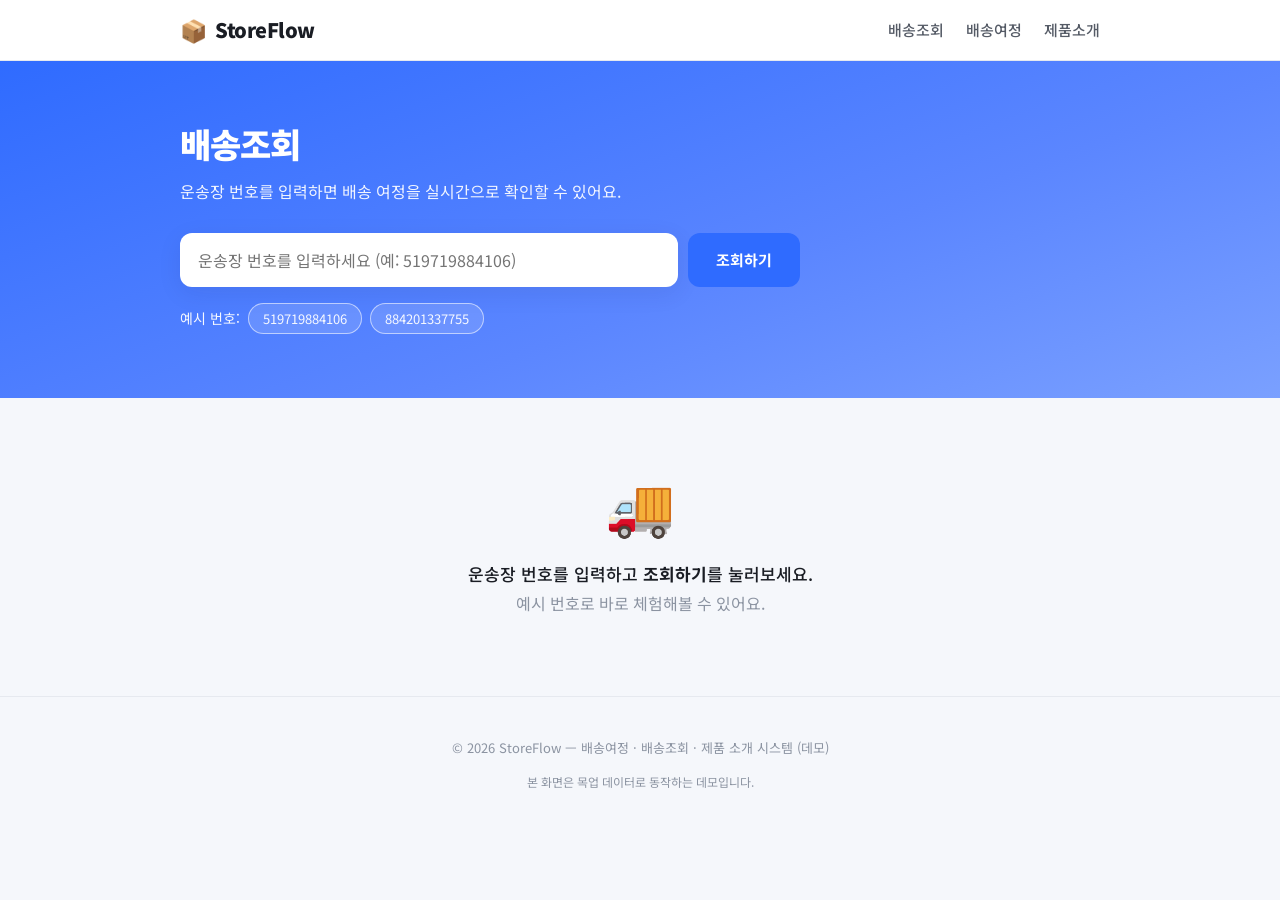
==== index.html @ 30ee4919 "feat: 배송여정·배송조회·제품 소개 시스템 초기 구현 - 운송장 번호 조회(목업 데이터) 및 예시 번호 체험 지원 - 배송여정 단계별 진행도 시각화(주문접수→배송완료) - 시간" ====
<!DOCTYPE html>
<html lang="ko">
<head>
  <meta charset="UTF-8" />
  <meta name="viewport" content="width=device-width, initial-scale=1.0" />
  <meta name="description" content="배송여정 · 배송조회 · 제품 소개 시스템 — 주문하신 상품의 배송 상태를 실시간으로 확인하세요." />
  <title>배송여정 · 배송조회 | StoreFlow</title>
  <link rel="preconnect" href="https://fonts.googleapis.com" />
  <link rel="preconnect" href="https://fonts.gstatic.com" crossorigin />
  <link href="https://fonts.googleapis.com/css2?family=Noto+Sans+KR:wght@400;500;700;900&display=swap" rel="stylesheet" />
  <link rel="stylesheet" href="css/styles.css" />
</head>
<body>
  <!-- ===== 헤더 ===== -->
  <header class="site-header">
    <div class="container header-inner">
      <a href="#" class="brand">
        <span class="brand-mark">📦</span>
        <span class="brand-name">StoreFlow</span>
      </a>
      <nav class="header-nav">
        <a href="#track">배송조회</a>
        <a href="#journey">배송여정</a>
        <a href="#product">제품소개</a>
      </nav>
    </div>
  </header>

  <main>
    <!-- ===== 배송조회 검색 ===== -->
    <section id="track" class="hero">
      <div class="container">
        <h1 class="hero-title">배송조회</h1>
        <p class="hero-sub">운송장 번호를 입력하면 배송 여정을 실시간으로 확인할 수 있어요.</p>

        <form id="track-form" class="track-form" autocomplete="off">
          <input
            id="track-input"
            class="track-input"
            type="text"
            inputmode="numeric"
            placeholder="운송장 번호를 입력하세요 (예: 519719884106)"
            aria-label="운송장 번호"
          />
          <button type="submit" class="btn btn-primary track-btn">조회하기</button>
        </form>
        <div class="track-samples">
          예시 번호:
          <button type="button" class="sample-chip" data-no="519719884106">519719884106</button>
          <button type="button" class="sample-chip" data-no="884201337755">884201337755</button>
        </div>
        <p id="track-error" class="track-error" hidden></p>
      </div>
    </section>

    <!-- ===== 조회 결과 (배송여정 + 상세) ===== -->
    <section id="result" class="result" hidden>
      <div class="container">

        <!-- 요약 카드 -->
        <div class="summary-card">
          <div class="summary-main">
            <span id="summary-badge" class="status-badge">배송중</span>
            <h2 id="summary-title" class="summary-title">배송이 진행 중이에요</h2>
            <p id="summary-desc" class="summary-desc"></p>
          </div>
          <dl class="summary-meta">
            <div><dt>운송장번호</dt><dd id="meta-invoice">—</dd></div>
            <div><dt>택배사</dt><dd id="meta-carrier">—</dd></div>
            <div><dt>받는 분</dt><dd id="meta-receiver">—</dd></div>
            <div><dt>도착 예정</dt><dd id="meta-eta">—</dd></div>
          </dl>
        </div>

        <!-- ===== 배송여정 (진행 단계) ===== -->
        <div id="journey" class="journey">
          <h3 class="block-title">배송여정</h3>
          <ol id="journey-steps" class="journey-steps"></ol>
        </div>

        <!-- ===== 상세 추적 타임라인 ===== -->
        <div class="history">
          <h3 class="block-title">상세 배송 현황</h3>
          <ul id="history-list" class="timeline"></ul>
        </div>
      </div>
    </section>

    <!-- ===== 제품 소개 ===== -->
    <section id="product" class="product-section" hidden>
      <div class="container">
        <h3 class="block-title">주문하신 제품</h3>

        <div class="product-card">
          <div class="product-media">
            <img id="product-image" src="" alt="제품 이미지" />
          </div>
          <div class="product-info">
            <span id="product-brand" class="product-brand"></span>
            <h4 id="product-name" class="product-name"></h4>
            <div class="product-rating">
              <span id="product-stars" class="stars" aria-hidden="true"></span>
              <span id="product-score" class="rating-score"></span>
              <span id="product-reviews-count" class="rating-count"></span>
            </div>
            <p id="product-desc" class="product-desc"></p>
            <div class="product-price">
              <span id="product-price" class="price-now"></span>
              <span id="product-price-origin" class="price-origin"></span>
              <span id="product-discount" class="price-discount"></span>
            </div>
            <div class="product-cta">
              <button class="btn btn-primary" id="cta-buy">다시 구매하기</button>
              <button class="btn btn-outline" id="cta-cart">장바구니 담기</button>
            </div>
            <ul id="product-features" class="product-features"></ul>
          </div>
        </div>

        <!-- 리뷰 -->
        <div class="reviews">
          <h3 class="block-title">고객 리뷰</h3>
          <ul id="review-list" class="review-list"></ul>
        </div>

        <!-- 추천 상품 -->
        <div class="recommends">
          <h3 class="block-title">함께 보면 좋은 상품</h3>
          <ul id="recommend-list" class="recommend-list"></ul>
        </div>
      </div>
    </section>

    <!-- 빈 상태 안내 -->
    <section id="empty-state" class="empty-state">
      <div class="container">
        <div class="empty-illust">🚚</div>
        <p class="empty-text">운송장 번호를 입력하고 <b>조회하기</b>를 눌러보세요.</p>
        <p class="empty-sub">예시 번호로 바로 체험해볼 수 있어요.</p>
      </div>
    </section>
  </main>

  <footer class="site-footer">
    <div class="container">
      <p>© 2026 StoreFlow — 배송여정 · 배송조회 · 제품 소개 시스템 (데모)</p>
      <p class="footer-note">본 화면은 목업 데이터로 동작하는 데모입니다.</p>
    </div>
  </footer>

  <script src="js/data.js"></script>
  <script src="js/app.js"></script>
</body>
</html>
---- css/styles.css ----
/* ===== 기본 변수 & 리셋 ===== */
:root {
  --brand: #2f6bff;
  --brand-dark: #1d4fd1;
  --brand-soft: #eaf0ff;
  --ink: #1a1d24;
  --ink-2: #555b66;
  --ink-3: #8b93a1;
  --line: #e6e9ef;
  --bg: #f5f7fb;
  --card: #ffffff;
  --ok: #18a957;
  --ok-soft: #e6f7ee;
  --warn: #f59e0b;
  --radius: 16px;
  --shadow: 0 6px 24px rgba(20, 30, 60, 0.08);
  --shadow-sm: 0 2px 8px rgba(20, 30, 60, 0.06);
}

* { box-sizing: border-box; }

html { scroll-behavior: smooth; }

body {
  margin: 0;
  font-family: "Noto Sans KR", -apple-system, BlinkMacSystemFont, "Segoe UI", sans-serif;
  color: var(--ink);
  background: var(--bg);
  line-height: 1.6;
  -webkit-font-smoothing: antialiased;
}

img { max-width: 100%; display: block; }

a { color: inherit; text-decoration: none; }

.container {
  width: 100%;
  max-width: 960px;
  margin: 0 auto;
  padding: 0 20px;
}

/* ===== 헤더 ===== */
.site-header {
  position: sticky;
  top: 0;
  z-index: 50;
  background: rgba(255, 255, 255, 0.92);
  backdrop-filter: blur(8px);
  border-bottom: 1px solid var(--line);
}
.header-inner {
  display: flex;
  align-items: center;
  justify-content: space-between;
  height: 60px;
}
.brand { display: flex; align-items: center; gap: 8px; font-weight: 900; font-size: 20px; }
.brand-mark { font-size: 22px; }
.brand-name { letter-spacing: -0.5px; }
.header-nav { display: flex; gap: 22px; font-size: 15px; font-weight: 500; color: var(--ink-2); }
.header-nav a:hover { color: var(--brand); }

/* ===== Hero / 검색 ===== */
.hero {
  background: linear-gradient(160deg, #2f6bff 0%, #5b86ff 60%, #7aa0ff 100%);
  color: #fff;
  padding: 56px 0 64px;
}
.hero-title { font-size: 34px; font-weight: 900; margin: 0 0 8px; letter-spacing: -1px; }
.hero-sub { margin: 0 0 28px; font-size: 16px; opacity: 0.92; }

.track-form {
  display: flex;
  gap: 10px;
  max-width: 620px;
}
.track-input {
  flex: 1;
  height: 54px;
  border: none;
  border-radius: 12px;
  padding: 0 18px;
  font-size: 16px;
  font-family: inherit;
  color: var(--ink);
  box-shadow: var(--shadow);
}
.track-input:focus { outline: 3px solid rgba(255, 255, 255, 0.55); }
.track-btn { height: 54px; padding: 0 28px; white-space: nowrap; }

.track-samples {
  margin-top: 16px;
  font-size: 14px;
  opacity: 0.95;
  display: flex;
  align-items: center;
  gap: 8px;
  flex-wrap: wrap;
}
.sample-chip {
  border: 1px solid rgba(255, 255, 255, 0.6);
  background: rgba(255, 255, 255, 0.14);
  color: #fff;
  border-radius: 999px;
  padding: 5px 14px;
  font-size: 13px;
  font-family: inherit;
  cursor: pointer;
  transition: background 0.15s;
}
.sample-chip:hover { background: rgba(255, 255, 255, 0.28); }

.track-error {
  margin-top: 16px;
  background: rgba(255, 255, 255, 0.95);
  color: #c0392b;
  padding: 12px 16px;
  border-radius: 10px;
  font-size: 14px;
  font-weight: 500;
  max-width: 620px;
}

/* ===== 버튼 ===== */
.btn {
  border: none;
  border-radius: 12px;
  font-family: inherit;
  font-size: 15px;
  font-weight: 700;
  cursor: pointer;
  transition: transform 0.05s, background 0.15s, box-shadow 0.15s;
}
.btn:active { transform: translateY(1px); }
.btn-primary { background: var(--brand); color: #fff; }
.btn-primary:hover { background: var(--brand-dark); }
.btn-outline {
  background: #fff;
  color: var(--brand);
  border: 1.5px solid var(--brand);
}
.btn-outline:hover { background: var(--brand-soft); }

/* ===== 결과 영역 ===== */
.result { padding: 40px 0 8px; }

.summary-card {
  background: var(--card);
  border-radius: var(--radius);
  box-shadow: var(--shadow);
  padding: 28px;
  display: grid;
  grid-template-columns: 1.3fr 1fr;
  gap: 28px;
  margin-bottom: 32px;
}
.status-badge {
  display: inline-block;
  background: var(--brand-soft);
  color: var(--brand);
  font-size: 13px;
  font-weight: 700;
  padding: 5px 14px;
  border-radius: 999px;
  margin-bottom: 12px;
}
.status-badge.done { background: var(--ok-soft); color: var(--ok); }
.summary-title { font-size: 24px; font-weight: 900; margin: 0 0 6px; letter-spacing: -0.5px; }
.summary-desc { margin: 0; color: var(--ink-2); font-size: 15px; }

.summary-meta {
  margin: 0;
  display: grid;
  grid-template-columns: 1fr 1fr;
  gap: 14px 18px;
  align-self: center;
}
.summary-meta div { border-left: 3px solid var(--brand-soft); padding-left: 12px; }
.summary-meta dt { font-size: 12px; color: var(--ink-3); margin-bottom: 2px; }
.summary-meta dd { margin: 0; font-size: 15px; font-weight: 700; }

.block-title {
  font-size: 19px;
  font-weight: 900;
  margin: 0 0 18px;
  letter-spacing: -0.5px;
}

/* ===== 배송여정 (진행 단계) ===== */
.journey {
  background: var(--card);
  border-radius: var(--radius);
  box-shadow: var(--shadow-sm);
  padding: 28px;
  margin-bottom: 28px;
}
.journey-steps {
  list-style: none;
  margin: 0;
  padding: 0;
  display: flex;
  justify-content: space-between;
  position: relative;
}
.journey-steps::before {
  content: "";
  position: absolute;
  top: 22px;
  left: 7%;
  right: 7%;
  height: 3px;
  background: var(--line);
  z-index: 0;
}
.journey-step {
  position: relative;
  z-index: 1;
  flex: 1;
  text-align: center;
}
.step-dot {
  width: 46px;
  height: 46px;
  border-radius: 50%;
  background: #fff;
  border: 3px solid var(--line);
  color: var(--ink-3);
  display: flex;
  align-items: center;
  justify-content: center;
  font-size: 20px;
  margin: 0 auto 10px;
  transition: all 0.2s;
}
.journey-step.active .step-dot {
  border-color: var(--brand);
  background: var(--brand);
  color: #fff;
  box-shadow: 0 0 0 6px var(--brand-soft);
}
.journey-step.complete .step-dot {
  border-color: var(--ok);
  background: var(--ok);
  color: #fff;
}
.step-label { font-size: 13px; font-weight: 700; color: var(--ink-3); }
.journey-step.active .step-label { color: var(--brand); }
.journey-step.complete .step-label { color: var(--ink); }
.step-time { font-size: 11px; color: var(--ink-3); margin-top: 2px; min-height: 14px; }

/* ===== 상세 타임라인 ===== */
.history {
  background: var(--card);
  border-radius: var(--radius);
  box-shadow: var(--shadow-sm);
  padding: 28px;
}
.timeline { list-style: none; margin: 0; padding: 0; }
.timeline-item {
  display: grid;
  grid-template-columns: 130px 24px 1fr;
  gap: 0 14px;
  padding-bottom: 22px;
}
.timeline-item:last-child { padding-bottom: 0; }
.tl-time { font-size: 13px; color: var(--ink-3); text-align: right; padding-top: 1px; }
.tl-time b { display: block; color: var(--ink); font-size: 14px; }
.tl-rail { position: relative; display: flex; justify-content: center; }
.tl-rail::before {
  content: "";
  position: absolute;
  top: 18px;
  bottom: -22px;
  width: 2px;
  background: var(--line);
}
.timeline-item:last-child .tl-rail::before { display: none; }
.tl-node {
  width: 12px;
  height: 12px;
  border-radius: 50%;
  background: var(--line);
  margin-top: 5px;
  z-index: 1;
}
.timeline-item.is-latest .tl-node {
  background: var(--brand);
  box-shadow: 0 0 0 5px var(--brand-soft);
}
.tl-body { padding-top: 0; }
.tl-status { font-weight: 700; font-size: 15px; }
.timeline-item.is-latest .tl-status { color: var(--brand); }
.tl-where { font-size: 13px; color: var(--ink-2); }

/* ===== 제품 소개 ===== */
.product-section { padding: 16px 0 48px; }
.product-card {
  background: var(--card);
  border-radius: var(--radius);
  box-shadow: var(--shadow-sm);
  padding: 28px;
  display: grid;
  grid-template-columns: 300px 1fr;
  gap: 28px;
  margin-bottom: 36px;
}
.product-media img {
  width: 100%;
  border-radius: 12px;
  aspect-ratio: 1 / 1;
  object-fit: cover;
  background: var(--bg);
}
.product-brand { font-size: 13px; color: var(--ink-3); font-weight: 700; }
.product-name { font-size: 22px; font-weight: 900; margin: 4px 0 10px; letter-spacing: -0.5px; }
.product-rating { display: flex; align-items: center; gap: 8px; margin-bottom: 14px; }
.stars { color: var(--warn); font-size: 16px; letter-spacing: 1px; }
.rating-score { font-weight: 700; }
.rating-count { color: var(--ink-3); font-size: 13px; }
.product-desc { color: var(--ink-2); margin: 0 0 18px; }
.product-price { display: flex; align-items: baseline; gap: 10px; margin-bottom: 20px; }
.price-now { font-size: 26px; font-weight: 900; }
.price-origin { color: var(--ink-3); text-decoration: line-through; font-size: 15px; }
.price-discount { color: #e23b3b; font-weight: 700; font-size: 16px; }
.product-cta { display: flex; gap: 10px; margin-bottom: 20px; }
.product-cta .btn { height: 50px; padding: 0 26px; }
.product-features { list-style: none; margin: 0; padding: 0; display: grid; gap: 8px; }
.product-features li { font-size: 14px; color: var(--ink-2); padding-left: 22px; position: relative; }
.product-features li::before { content: "✓"; position: absolute; left: 0; color: var(--ok); font-weight: 900; }

/* ===== 리뷰 ===== */
.reviews { margin-bottom: 36px; }
.review-list { list-style: none; margin: 0; padding: 0; display: grid; gap: 14px; }
.review-item {
  background: var(--card);
  border-radius: 12px;
  box-shadow: var(--shadow-sm);
  padding: 18px 20px;
}
.review-head { display: flex; align-items: center; gap: 10px; margin-bottom: 8px; }
.review-author { font-weight: 700; font-size: 14px; }
.review-stars { color: var(--warn); font-size: 13px; }
.review-date { color: var(--ink-3); font-size: 12px; margin-left: auto; }
.review-text { margin: 0; color: var(--ink-2); font-size: 14px; }

/* ===== 추천 상품 ===== */
.recommend-list {
  list-style: none;
  margin: 0;
  padding: 0;
  display: grid;
  grid-template-columns: repeat(3, 1fr);
  gap: 16px;
}
.recommend-item {
  background: var(--card);
  border-radius: 12px;
  box-shadow: var(--shadow-sm);
  overflow: hidden;
  transition: transform 0.12s, box-shadow 0.12s;
  cursor: pointer;
}
.recommend-item:hover { transform: translateY(-3px); box-shadow: var(--shadow); }
.recommend-item img { width: 100%; aspect-ratio: 1 / 1; object-fit: cover; }
.rec-body { padding: 12px 14px 16px; }
.rec-name { font-size: 14px; font-weight: 700; margin: 0 0 4px; }
.rec-price { font-size: 15px; font-weight: 900; }
.rec-rating { font-size: 12px; color: var(--ink-3); margin-top: 2px; }

/* ===== 빈 상태 ===== */
.empty-state { padding: 60px 0 80px; text-align: center; }
.empty-illust { font-size: 56px; margin-bottom: 12px; }
.empty-text { font-size: 17px; font-weight: 500; margin: 0 0 4px; }
.empty-sub { color: var(--ink-3); margin: 0; }

/* ===== 푸터 ===== */
.site-footer {
  border-top: 1px solid var(--line);
  padding: 28px 0;
  text-align: center;
  color: var(--ink-3);
  font-size: 13px;
}
.footer-note { margin: 4px 0 0; font-size: 12px; }

/* ===== 애니메이션 ===== */
@keyframes fadeUp {
  from { opacity: 0; transform: translateY(12px); }
  to { opacity: 1; transform: translateY(0); }
}
.result:not([hidden]),
.product-section:not([hidden]) { animation: fadeUp 0.4s ease; }

/* ===== 반응형 ===== */
@media (max-width: 760px) {
  .header-nav { display: none; }
  .hero { padding: 40px 0 48px; }
  .hero-title { font-size: 28px; }
  .track-form { flex-direction: column; }
  .track-btn { width: 100%; }
  .summary-card { grid-template-columns: 1fr; gap: 20px; padding: 22px; }
  .product-card { grid-template-columns: 1fr; padding: 20px; }
  .product-media img { max-width: 280px; margin: 0 auto; }
  .recommend-list { grid-template-columns: 1fr 1fr; }
  .journey-steps { font-size: 12px; }
  .step-dot { width: 40px; height: 40px; font-size: 17px; }
  .step-label { font-size: 11px; }
  .timeline-item { grid-template-columns: 96px 20px 1fr; }
}

@media (max-width: 440px) {
  .recommend-list { grid-template-columns: 1fr; }
  .step-label { font-size: 10px; }
  .step-time { display: none; }
}
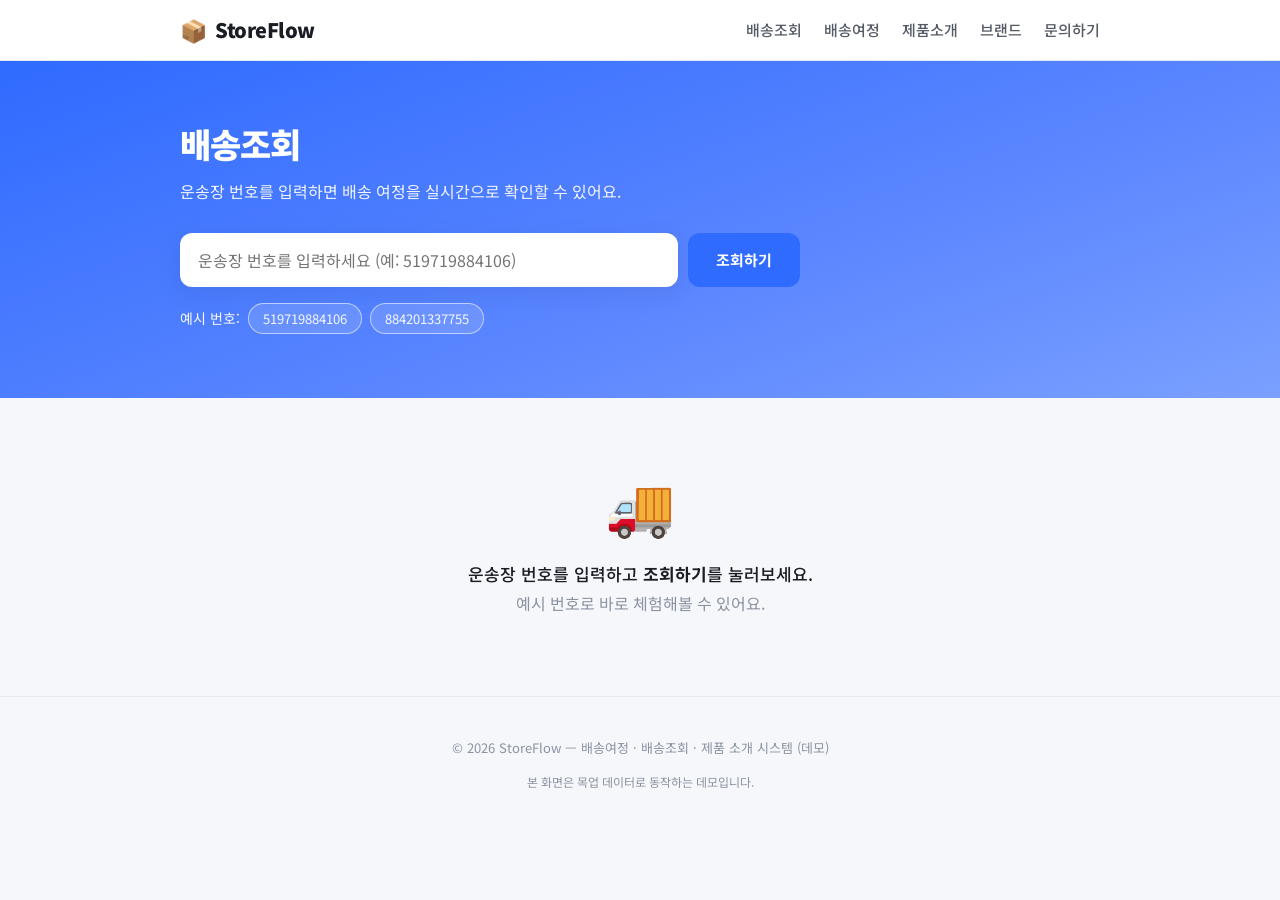
==== commit c975b4b7: "feat: 필수 11개 항목 전체 구현 (iter1) - 상태 애니메이션 영역(추후 삽입용 placeholder, data-status 분기, 진행률 바) - 주문요약(주문번호/일" ====
--- a/index.html
+++ b/index.html
@@ -22,6 +22,8 @@
         <a href="#track">배송조회</a>
         <a href="#journey">배송여정</a>
         <a href="#product">제품소개</a>
+        <a href="#brand">브랜드</a>
+        <a href="#contact">문의하기</a>
       </nav>
     </div>
   </header>
@@ -49,13 +51,30 @@
           <button type="button" class="sample-chip" data-no="519719884106">519719884106</button>
           <button type="button" class="sample-chip" data-no="884201337755">884201337755</button>
         </div>
-        <p id="track-error" class="track-error" hidden></p>
-      </div>
-    </section>
-
-    <!-- ===== 조회 결과 (배송여정 + 상세) ===== -->
-    <section id="result" class="result" hidden>
-      <div class="container">
+        <p id="track-error" class="track-error" role="alert" hidden></p>
+      </div>
+    </section>
+
+    <!-- ===== 조회 결과 ===== -->
+    <section id="result" class="result" hidden aria-live="polite">
+      <div class="container">
+
+        <!-- 상태 애니메이션 영역 (추후 사용자가 Lottie/video/gif 삽입) -->
+        <div id="status-animation" class="status-animation" data-status="">
+          <!-- ⬇ 여기에 상태별 애니메이션을 삽입하세요 (data-status 값으로 분기) ⬇ -->
+          <div class="status-anim-placeholder" id="status-anim-slot">
+            <div class="status-anim-emoji" id="status-anim-emoji">🚚</div>
+          </div>
+          <!-- ⬆ placeholder: 실제 애니메이션으로 교체 가능 ⬆ -->
+          <div class="status-anim-text">
+            <h2 id="status-anim-title" class="status-anim-title">배송 상태</h2>
+            <p id="status-anim-caption" class="status-anim-caption"></p>
+            <div class="status-progress">
+              <div class="status-progress-bar" id="status-progress-bar"></div>
+            </div>
+            <span id="status-progress-label" class="status-progress-label"></span>
+          </div>
+        </div>
 
         <!-- 요약 카드 -->
         <div class="summary-card">
@@ -78,9 +97,42 @@
           <ol id="journey-steps" class="journey-steps"></ol>
         </div>
 
-        <!-- ===== 상세 추적 타임라인 ===== -->
+        <!-- ===== 주문요약 / 배송정보 (2단) ===== -->
+        <div class="info-grid">
+          <!-- 주문요약 -->
+          <div class="info-card">
+            <h3 class="block-title">주문요약</h3>
+            <dl class="kv">
+              <div><dt>주문번호</dt><dd id="order-no">—</dd></div>
+              <div><dt>주문일시</dt><dd id="order-date">—</dd></div>
+              <div><dt>결제수단</dt><dd id="order-pay">—</dd></div>
+            </dl>
+            <ul id="order-items" class="order-items"></ul>
+            <dl class="kv kv-total">
+              <div><dt>상품금액</dt><dd id="order-subtotal">—</dd></div>
+              <div><dt>배송비</dt><dd id="order-shipping">—</dd></div>
+              <div class="total-row"><dt>총 결제금액</dt><dd id="order-total">—</dd></div>
+            </dl>
+          </div>
+
+          <!-- 배송정보 -->
+          <div class="info-card">
+            <h3 class="block-title">배송정보</h3>
+            <dl class="kv">
+              <div><dt>보내는 분</dt><dd id="del-sender">—</dd></div>
+              <div><dt>출발지</dt><dd id="del-sender-addr">—</dd></div>
+              <div><dt>받는 분</dt><dd id="del-receiver">—</dd></div>
+              <div><dt>받는 주소</dt><dd id="del-receiver-addr">—</dd></div>
+              <div><dt>연락처</dt><dd id="del-phone">—</dd></div>
+              <div><dt>배송요청</dt><dd id="del-request">—</dd></div>
+              <div><dt>택배사 문의</dt><dd id="del-carrier-tel">—</dd></div>
+            </dl>
+          </div>
+        </div>
+
+        <!-- ===== 국내 배송조회 세부 ===== -->
         <div class="history">
-          <h3 class="block-title">상세 배송 현황</h3>
+          <h3 class="block-title">국내 배송 상세 현황</h3>
           <ul id="history-list" class="timeline"></ul>
         </div>
       </div>
@@ -131,6 +183,54 @@
       </div>
     </section>
 
+    <!-- ===== 브랜드 (인스타 피드 / 철학 / 쇼핑몰) ===== -->
+    <section id="brand" class="brand-section" hidden>
+      <div class="container">
+
+        <!-- 인스타그램 피드 -->
+        <div class="insta">
+          <div class="insta-head">
+            <h3 class="block-title">📷 인스타그램 피드 · 리뷰</h3>
+            <a id="insta-handle" class="insta-handle" href="#" target="_blank" rel="noopener"></a>
+          </div>
+          <ul id="insta-feed" class="insta-feed"></ul>
+        </div>
+
+        <!-- 브랜드 철학 -->
+        <div class="philosophy">
+          <h3 class="block-title">브랜드 철학</h3>
+          <p id="brand-tagline" class="brand-tagline"></p>
+          <p id="brand-philosophy" class="brand-philosophy"></p>
+          <ul id="brand-values" class="brand-values"></ul>
+        </div>
+
+        <!-- 쇼핑몰 바로가기 배너 -->
+        <a id="shop-banner" class="shop-banner" href="#" target="_blank" rel="noopener">
+          <div>
+            <span class="shop-banner-label">쇼핑몰 바로가기</span>
+            <strong id="shop-banner-name" class="shop-banner-name"></strong>
+          </div>
+          <span class="shop-banner-arrow">→</span>
+        </a>
+      </div>
+    </section>
+
+    <!-- ===== 문의하기 ===== -->
+    <section id="contact" class="contact-section" hidden>
+      <div class="container">
+        <h3 class="block-title">문의하기</h3>
+        <div class="contact-grid">
+          <ul id="contact-channels" class="contact-channels"></ul>
+          <form id="contact-form" class="contact-form">
+            <label>이름 <input type="text" name="name" required placeholder="홍길동" /></label>
+            <label>연락처/이메일 <input type="text" name="contact" required placeholder="010-0000-0000" /></label>
+            <label>문의내용 <textarea name="message" rows="4" required placeholder="문의하실 내용을 입력해 주세요"></textarea></label>
+            <button type="submit" class="btn btn-primary">문의 보내기</button>
+          </form>
+        </div>
+      </div>
+    </section>
+
     <!-- 빈 상태 안내 -->
     <section id="empty-state" class="empty-state">
       <div class="container">
--- a/css/styles.css
+++ b/css/styles.css
@@ -146,6 +146,49 @@
 /* ===== 결과 영역 ===== */
 .result { padding: 40px 0 8px; }
 
+/* ===== 상태 애니메이션 영역 (placeholder) ===== */
+.status-animation {
+  background: linear-gradient(135deg, #eef3ff 0%, #f7f9ff 100%);
+  border: 1px solid var(--line);
+  border-radius: var(--radius);
+  padding: 28px;
+  margin-bottom: 28px;
+  display: grid;
+  grid-template-columns: 160px 1fr;
+  gap: 24px;
+  align-items: center;
+}
+.status-anim-placeholder {
+  width: 160px;
+  height: 160px;
+  border-radius: 20px;
+  background: #fff;
+  border: 2px dashed var(--brand);
+  display: flex;
+  align-items: center;
+  justify-content: center;
+  position: relative;
+}
+.status-anim-emoji { font-size: 64px; animation: bob 2.2s ease-in-out infinite; }
+@keyframes bob { 0%,100% { transform: translateY(-4px); } 50% { transform: translateY(6px); } }
+.status-anim-title { font-size: 22px; font-weight: 900; margin: 0 0 4px; letter-spacing: -0.5px; }
+.status-anim-caption { margin: 0 0 16px; color: var(--ink-2); }
+.status-progress {
+  height: 10px;
+  background: #fff;
+  border-radius: 999px;
+  overflow: hidden;
+  border: 1px solid var(--line);
+}
+.status-progress-bar {
+  height: 100%;
+  width: 0;
+  background: linear-gradient(90deg, var(--brand), #6f97ff);
+  border-radius: 999px;
+  transition: width 0.9s cubic-bezier(0.22, 1, 0.36, 1);
+}
+.status-progress-label { font-size: 13px; color: var(--ink-3); font-weight: 700; margin-top: 6px; display: inline-block; }
+
 .summary-card {
   background: var(--card);
   border-radius: var(--radius);
@@ -369,6 +412,107 @@
 .rec-price { font-size: 15px; font-weight: 900; }
 .rec-rating { font-size: 12px; color: var(--ink-3); margin-top: 2px; }
 
+/* ===== 주문요약 / 배송정보 ===== */
+.info-grid {
+  display: grid;
+  grid-template-columns: 1fr 1fr;
+  gap: 28px;
+  margin-bottom: 28px;
+}
+.info-card {
+  background: var(--card);
+  border-radius: var(--radius);
+  box-shadow: var(--shadow-sm);
+  padding: 28px;
+}
+.kv { margin: 0; display: grid; gap: 10px; }
+.kv > div { display: grid; grid-template-columns: 92px 1fr; gap: 12px; align-items: start; }
+.kv dt { color: var(--ink-3); font-size: 13px; }
+.kv dd { margin: 0; font-size: 14px; font-weight: 500; }
+.kv-total { margin-top: 16px; padding-top: 16px; border-top: 1px dashed var(--line); }
+.kv-total .total-row dt { color: var(--ink); font-weight: 700; }
+.kv-total .total-row dd { font-size: 18px; font-weight: 900; color: var(--brand); }
+.order-items { list-style: none; margin: 16px 0; padding: 16px 0; border-top: 1px solid var(--line); border-bottom: 1px solid var(--line); display: grid; gap: 12px; }
+.order-item { display: grid; grid-template-columns: 48px 1fr auto; gap: 12px; align-items: center; }
+.order-item img { width: 48px; height: 48px; border-radius: 8px; object-fit: cover; }
+.order-item-info { display: flex; flex-direction: column; }
+.order-item-name { font-size: 14px; font-weight: 700; }
+.order-item-opt { font-size: 12px; color: var(--ink-3); }
+.order-item-price { font-weight: 700; font-size: 14px; }
+
+/* ===== 브랜드 섹션 ===== */
+.brand-section { padding: 8px 0 32px; }
+
+/* 인스타그램 피드 */
+.insta { margin-bottom: 40px; }
+.insta-head { display: flex; align-items: baseline; justify-content: space-between; }
+.insta-handle { color: var(--brand); font-weight: 700; font-size: 14px; }
+.insta-feed {
+  list-style: none; margin: 0; padding: 0;
+  display: grid; grid-template-columns: repeat(3, 1fr); gap: 10px;
+}
+.insta-item { position: relative; border-radius: 12px; overflow: hidden; aspect-ratio: 1 / 1; cursor: pointer; }
+.insta-item img { width: 100%; height: 100%; object-fit: cover; transition: transform 0.3s; }
+.insta-item:hover img { transform: scale(1.06); }
+.insta-overlay {
+  position: absolute; inset: 0;
+  background: linear-gradient(to top, rgba(0,0,0,0.65) 0%, rgba(0,0,0,0) 55%);
+  color: #fff; padding: 12px; display: flex; flex-direction: column; justify-content: flex-end;
+  opacity: 0; transition: opacity 0.25s;
+}
+.insta-item:hover .insta-overlay { opacity: 1; }
+.insta-tag { align-self: flex-start; background: var(--brand); font-size: 11px; font-weight: 700; padding: 2px 8px; border-radius: 999px; margin-bottom: auto; }
+.insta-caption { font-size: 12px; margin: 0 0 4px; line-height: 1.4; }
+.insta-likes { font-size: 12px; font-weight: 700; }
+
+/* 브랜드 철학 */
+.philosophy {
+  background: var(--card); border-radius: var(--radius); box-shadow: var(--shadow-sm);
+  padding: 36px; margin-bottom: 28px; text-align: center;
+}
+.brand-tagline { font-size: 22px; font-weight: 900; color: var(--brand); margin: 0 0 14px; letter-spacing: -0.5px; }
+.brand-philosophy { max-width: 640px; margin: 0 auto 28px; color: var(--ink-2); font-size: 15px; }
+.brand-values { list-style: none; margin: 0; padding: 0; display: grid; grid-template-columns: repeat(3, 1fr); gap: 18px; }
+.brand-value { display: flex; flex-direction: column; align-items: center; gap: 4px; }
+.bv-icon { font-size: 32px; }
+.bv-title { font-size: 15px; }
+.bv-desc { font-size: 13px; color: var(--ink-3); }
+
+/* 쇼핑몰 배너 */
+.shop-banner {
+  display: flex; align-items: center; justify-content: space-between;
+  background: linear-gradient(135deg, var(--brand) 0%, #5b86ff 100%);
+  color: #fff; border-radius: var(--radius); padding: 24px 28px;
+  box-shadow: var(--shadow); transition: transform 0.12s;
+}
+.shop-banner:hover { transform: translateY(-2px); }
+.shop-banner-label { display: block; font-size: 13px; opacity: 0.9; }
+.shop-banner-name { font-size: 20px; font-weight: 900; }
+.shop-banner-arrow { font-size: 28px; font-weight: 900; }
+
+/* ===== 문의하기 ===== */
+.contact-section { padding: 8px 0 56px; }
+.contact-grid { display: grid; grid-template-columns: 1fr 1.2fr; gap: 28px; }
+.contact-channels {
+  list-style: none; margin: 0; padding: 0; display: grid; gap: 16px;
+  background: var(--card); border-radius: var(--radius); box-shadow: var(--shadow-sm); padding: 28px; align-content: start;
+}
+.contact-channels li { display: flex; gap: 12px; align-items: center; }
+.cc-ico { font-size: 22px; }
+.contact-channels dt { font-size: 12px; color: var(--ink-3); }
+.contact-channels dd { margin: 0; font-size: 15px; font-weight: 700; }
+.contact-form {
+  background: var(--card); border-radius: var(--radius); box-shadow: var(--shadow-sm);
+  padding: 28px; display: grid; gap: 14px;
+}
+.contact-form label { display: grid; gap: 6px; font-size: 13px; font-weight: 700; color: var(--ink-2); }
+.contact-form input, .contact-form textarea {
+  font-family: inherit; font-size: 14px; padding: 12px 14px;
+  border: 1px solid var(--line); border-radius: 10px; resize: vertical;
+}
+.contact-form input:focus, .contact-form textarea:focus { outline: 2px solid var(--brand-soft); border-color: var(--brand); }
+.contact-form .btn { height: 48px; }
+
 /* ===== 빈 상태 ===== */
 .empty-state { padding: 60px 0 80px; text-align: center; }
 .empty-illust { font-size: 56px; margin-bottom: 12px; }
@@ -408,6 +552,13 @@
   .step-dot { width: 40px; height: 40px; font-size: 17px; }
   .step-label { font-size: 11px; }
   .timeline-item { grid-template-columns: 96px 20px 1fr; }
+
+  .status-animation { grid-template-columns: 1fr; justify-items: center; text-align: center; }
+  .status-anim-text { width: 100%; }
+  .info-grid { grid-template-columns: 1fr; gap: 20px; }
+  .contact-grid { grid-template-columns: 1fr; }
+  .brand-values { grid-template-columns: 1fr; gap: 14px; }
+  .philosophy { padding: 24px; }
 }
 
 @media (max-width: 440px) {
